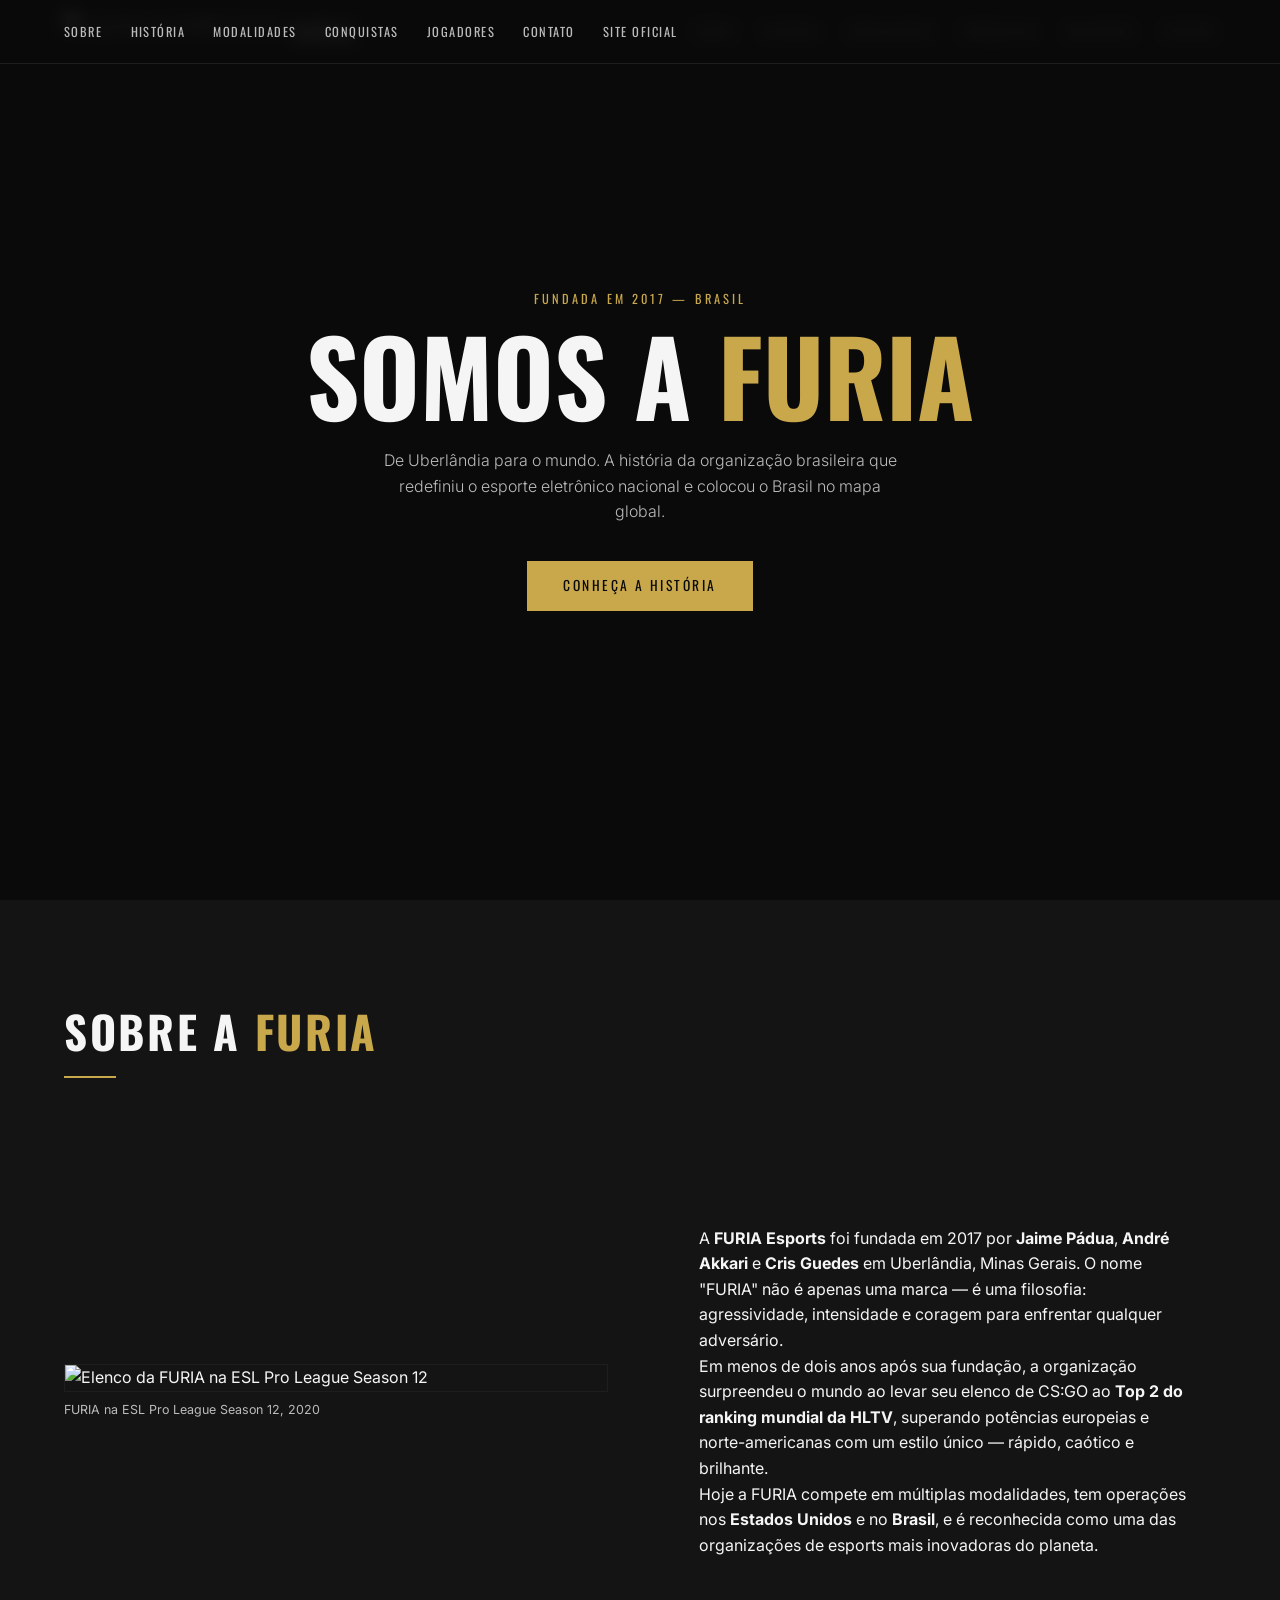
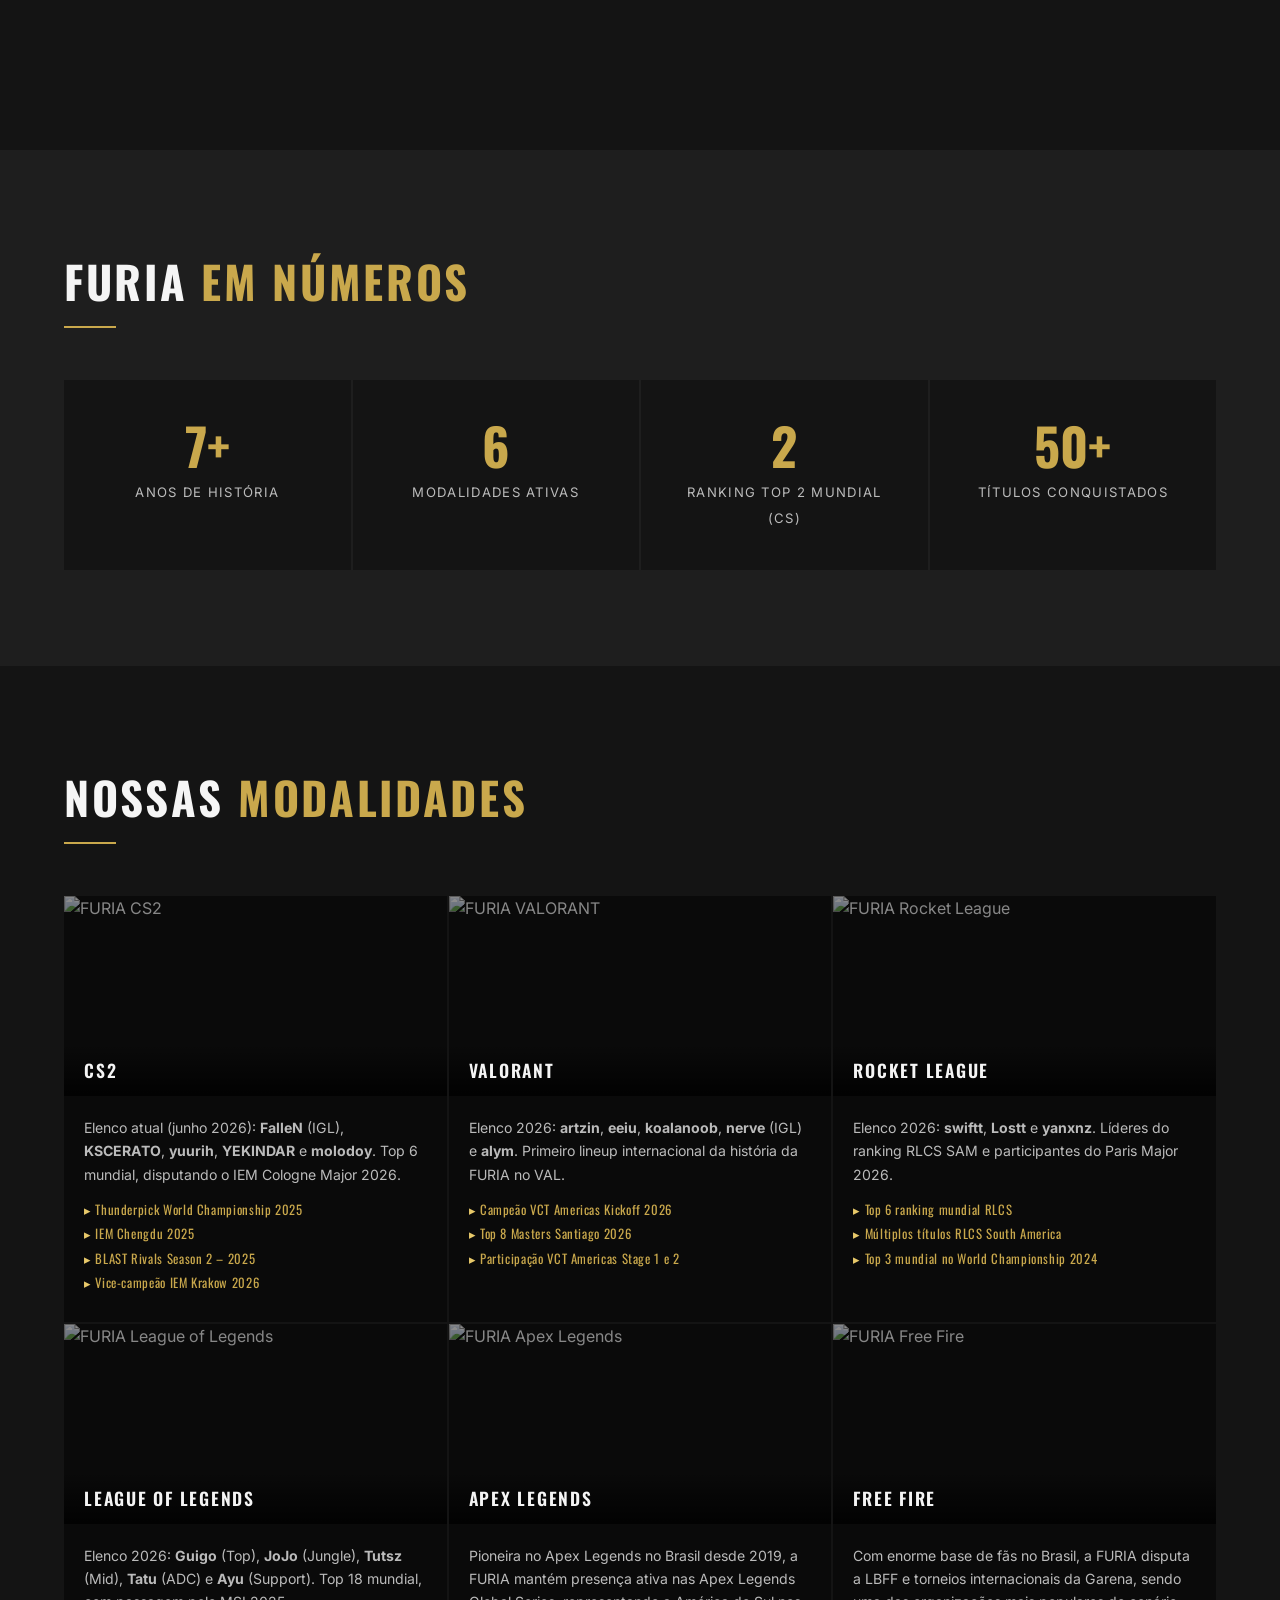
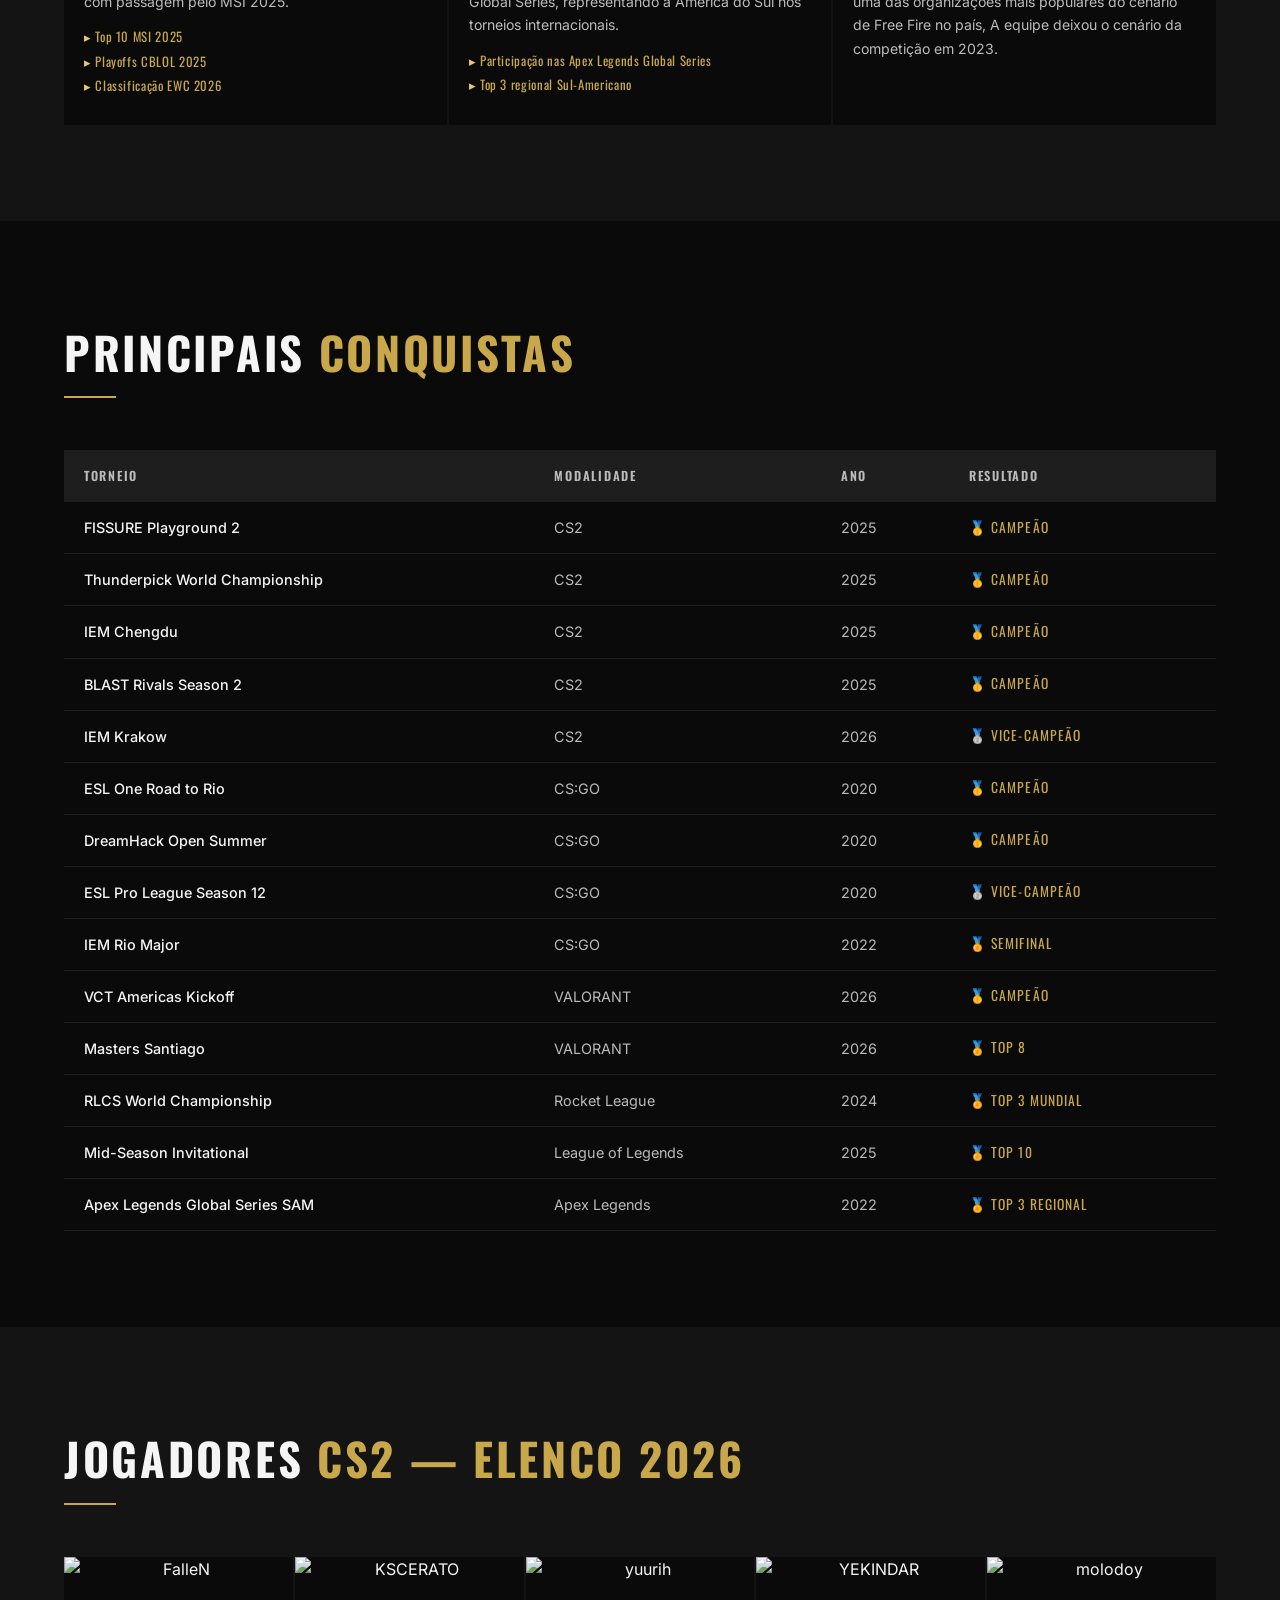
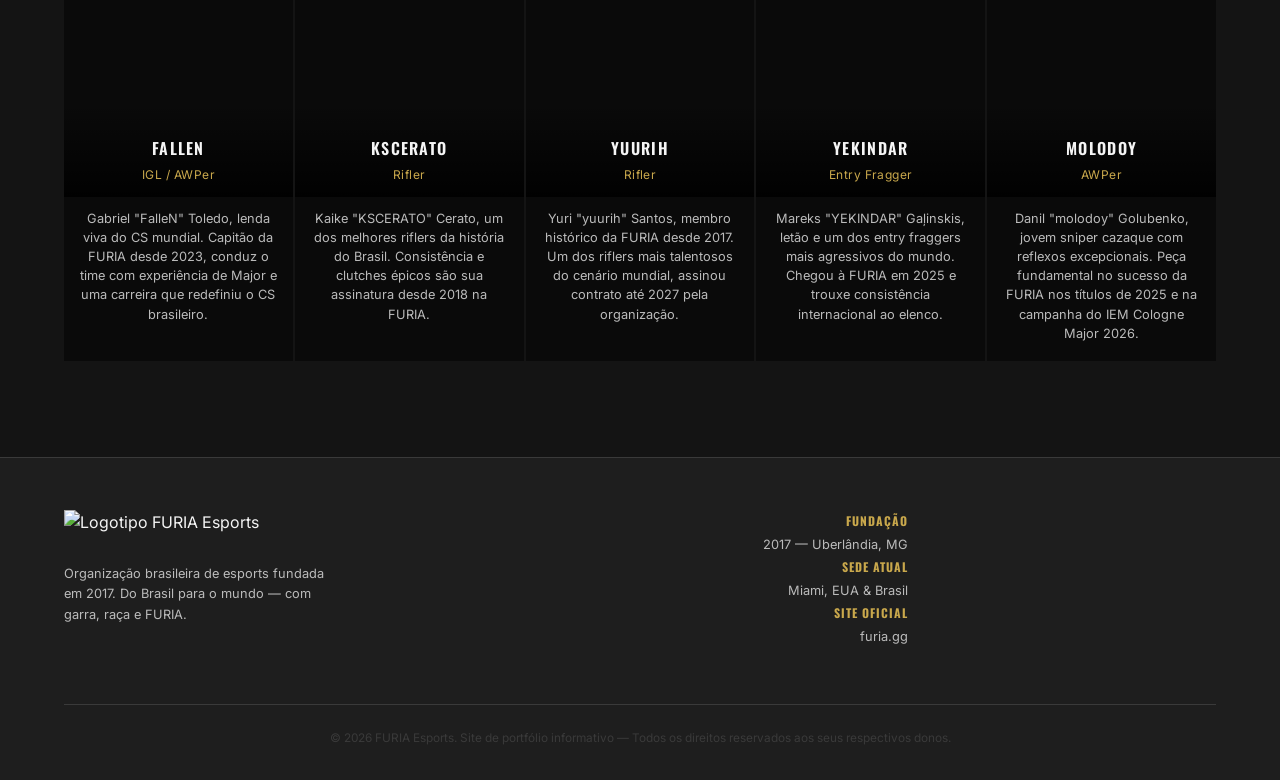
==== index.html @ 9b176217 "Add files via upload" ====
<!DOCTYPE html>
<html lang="pt-BR">

<head>
    <meta charset="UTF-8">
    <meta name="viewport" content="width=device-width, initial-scale=1.0">
    <meta name="description" content="A história da FURIA Esports — da fundação às conquistas mundiais.">
    <title>FURIA Esports — Nossa História</title>
    <link rel="stylesheet" href="ESTILO/style.css">
    <link rel="icon" href="https://upload.wikimedia.org/wikipedia/pt/f/f9/Furia_Esports_logo.png" type="image/png">
</head>

<body>

    <nav>
        <figure>
            <img src="https://upload.wikimedia.org/wikipedia/pt/f/f9/Furia_Esports_logo.png" alt="Logotipo da FURIA Esports">
            <figcaption>FURIA</figcaption>
        </figure>
        <ul>
            <li><a href="#sobre">Sobre</a></li>
            <li><a href="#historia">História</a></li>
            <li><a href="#modalidades">Modalidades</a></li>
            <li><a href="#conquistas">Conquistas</a></li>
            <li><a href="#jogadores">Jogadores</a></li>
            <li><a href="paginas/contato.html">Contato</a></li>
        </ul>
    </nav>

    <header>
        <img class="bg-hero"
            src="https://noticias.maisesports.com.br/wp-content/uploads/2025/09/furia-campea-fissure-playground-2-cs2.jpg"
            alt="FURIA no palco do IEM Cologne">
        <article>
            <p class="eyebrow">Fundada em 2017 &mdash; Brasil</p>
            <h1>Somos a <span>FURIA</span></h1>
            <p class="subtitulo">
                De Uberlândia para o mundo. A história da organização brasileira que redefiniu
                o esporte eletrônico nacional e colocou o Brasil no mapa global.
            </p>
            <a href="#sobre" class="btn-cta">Conheça a história</a>
        </article>
    </header>

    <section id="sobre">
        <h2>Sobre a <span>FURIA</span></h2>
        <hr class="linha-secao">
        <article>
            <figure>
                <img src="https://s2-techtudo.glbimg.com/OXGQSJ4GSJJm-agigx1a_SIxu38=/0x0:695x390/984x0/smart/filters:strip_icc()/i.s3.glbimg.com/v1/AUTH_08fbf48bc0524877943fe86e43087e7a/internal_photos/bs/2020/j/s/PAqU0nTaK7kwy9bPQomA/85246118-592233187991935-937242669501906944-o.jpg"
                    alt="Elenco da FURIA na ESL Pro League Season 12" loading="lazy">
                <figcaption>FURIA na ESL Pro League Season 12, 2020</figcaption>
            </figure>
            <section>
                <p>
                    A <strong>FURIA Esports</strong> foi fundada em 2017 por
                    <strong>Jaime Pádua</strong>, <strong>André Akkari</strong> e
                    <strong>Cris Guedes</strong> em Uberlândia, Minas Gerais.
                    O nome "FURIA" não é apenas uma marca — é uma filosofia: agressividade,
                    intensidade e coragem para enfrentar qualquer adversário.
                </p>
                <p>
                    Em menos de dois anos após sua fundação, a organização surpreendeu o mundo ao
                    levar seu elenco de CS:GO ao <strong>Top 2 do ranking mundial da HLTV</strong>,
                    superando potências europeias e norte-americanas com um estilo único —
                    rápido, caótico e brilhante.
                </p>
                <p>
                    Hoje a FURIA compete em múltiplas modalidades, tem operações nos
                    <strong>Estados Unidos</strong> e no <strong>Brasil</strong>, e é
                    reconhecida como uma das organizações de esports mais inovadoras do planeta.
                </p>
            </section>
        </article>
    </section>

    <section id="stats">
        <h2>FURIA <span>em números</span></h2>
        <hr class="linha-secao">
        <ul>
            <li>
                <strong data-valor="7" data-sufixo="+">7+</strong>
                <span>Anos de história</span>
            </li>
            <li>
                <strong data-valor="6" data-sufixo="">6</strong>
                <span>Modalidades ativas</span>
            </li>
            <li>
                <strong data-valor="2" data-sufixo="">2</strong>
                <span>Ranking Top 2 mundial (CS)</span>
            </li>
            <li>
                <strong data-valor="50" data-sufixo="+">50+</strong>
                <span>Títulos conquistados</span>
            </li>
        </ul>
    </section>

    <section id="modalidades">
        <h2>Nossas <span>Modalidades</span></h2>
        <hr class="linha-secao">
        <ul>
            <li>
                <figure>
                    <img src="https://mais.opovo.com.br/_midias/jpg/2025/09/21/furia_campeao_fissure_2025-36932661.jpg"
                        alt="FURIA CS2" loading="lazy">
                    <figcaption>CS2</figcaption>
                </figure>
                <article>
                    <p>
                        Elenco atual (junho 2026): <strong>FalleN</strong> (IGL),
                        <strong>KSCERATO</strong>, <strong>yuurih</strong>,
                        <strong>YEKINDAR</strong> e <strong>molodoy</strong>.
                        Top 6 mundial, disputando o IEM Cologne Major 2026.
                    </p>
                    <ul>
                        <li>Thunderpick World Championship 2025</li>
                        <li>IEM Chengdu 2025</li>
                        <li>BLAST Rivals Season 2 – 2025</li>
                        <li>Vice-campeão IEM Krakow 2026</li>
                    </ul>
                </article>
            </li>
            <li>
                <figure>
                    <img src="https://encrypted-tbn0.gstatic.com/images?q=tbn:ANd9GcT3NKIijFRH3rsDO2sMoWiPQJ5Rnqt963LXuxFGHR5MR8zcnEFoPMGTJ4YW&s=10"
                        alt="FURIA VALORANT" loading="lazy">
                    <figcaption>VALORANT</figcaption>
                </figure>
                <article>
                    <p>
                        Elenco 2026: <strong>artzin</strong>, <strong>eeiu</strong>,
                        <strong>koalanoob</strong>, <strong>nerve</strong> (IGL) e
                        <strong>alym</strong>. Primeiro lineup internacional da história da FURIA no VAL.
                    </p>
                    <ul>
                        <li>Campeão VCT Americas Kickoff 2026</li>
                        <li>Top 8 Masters Santiago 2026</li>
                        <li>Participação VCT Americas Stage 1 e 2</li>
                    </ul>
                </article>
            </li>
            <li>
                <figure>
                    <img src="https://s2-ge.glbimg.com/jFui0J5uPF61jGw10tkfQwKzIto=/0x0:4335x2890/600x0/smart/filters:gifv():strip_icc()/i.s3.glbimg.com/v1/AUTH_bc8228b6673f488aa253bbcb03c80ec5/internal_photos/bs/2022/3/R/9hLrWZSA6rAXAkBp0J9w/furia-rlcs-8-.jpg"
                        alt="FURIA Rocket League" loading="lazy">
                    <figcaption>Rocket League</figcaption>
                </figure>
                <article>
                    <p>
                        Elenco 2026: <strong>swiftt</strong>, <strong>Lostt</strong> e
                        <strong>yanxnz</strong>. Líderes do ranking RLCS SAM e
                        participantes do Paris Major 2026.
                    </p>
                    <ul>
                        <li>Top 6 ranking mundial RLCS</li>
                        <li>Múltiplos títulos RLCS South America</li>
                        <li>Top 3 mundial no World Championship 2024</li>
                    </ul>
                </article>
            </li>
            <li>
                <figure>
                    <img src="https://noticias.maisesports.com.br/wp-content/uploads/2025/06/furia-campea-lta-sul-2025-2-split-1120x630.jpg"
                        alt="FURIA League of Legends" loading="lazy">
                    <figcaption>League of Legends</figcaption>
                </figure>
                <article>
                    <p>
                        Elenco 2026: <strong>Guigo</strong> (Top), <strong>JoJo</strong> (Jungle),
                        <strong>Tutsz</strong> (Mid), <strong>Tatu</strong> (ADC) e
                        <strong>Ayu</strong> (Support). Top 18 mundial, com passagem pelo MSI 2025.
                    </p>
                    <ul>
                        <li>Top 10 MSI 2025</li>
                        <li>Playoffs CBLOL 2025</li>
                        <li>Classificação EWC 2026</li>
                    </ul>
                </article>
            </li>
            <li>
                <figure>
                    <img src="https://liquipedia.net/commons/images/thumb/5/5a/FURIA_at_the_ALGS_Mannheim_Split_2_Playoffs.jpg/675px-FURIA_at_the_ALGS_Mannheim_Split_2_Playoffs.jpg"
                        alt="FURIA Apex Legends" loading="lazy">
                    <figcaption>Apex Legends</figcaption>
                </figure>
                <article>
                    <p>
                        Pioneira no Apex Legends no Brasil desde 2019, a FURIA mantém
                        presença ativa nas Apex Legends Global Series, representando
                        a América do Sul nos torneios internacionais.
                    </p>
                    <ul>
                        <li>Participação nas Apex Legends Global Series</li>
                        <li>Top 3 regional Sul-Americano</li>
                    </ul>
                </article>
            </li>
            <li>
                <figure>
                    <img src="https://encrypted-tbn0.gstatic.com/images?q=tbn:ANd9GcRbBrgNJTdprOH-_kS7OGIig1dWGRvLmqcwdIrI3WvmU91d3VW-BVa16ac&s=10"
                        alt="FURIA Free Fire" loading="lazy">
                    <figcaption>Free Fire</figcaption>
                </figure>
                <article>
                    <p>
                        Com enorme base de fãs no Brasil, a FURIA disputa a LBFF e torneios
                        internacionais da Garena, sendo uma das organizações mais populares
                        do cenário de Free Fire no país, A equipe deixou o cenário da competição em 2023.
                    </p>
                </article>
            </li>
        </ul>
    </section>

    <section id="conquistas">
        <h2>Principais <span>Conquistas</span></h2>
        <hr class="linha-secao">
        <table>
            <thead>
                <tr>
                    <th scope="col">Torneio</th>
                    <th scope="col">Modalidade</th>
                    <th scope="col">Ano</th>
                    <th scope="col">Resultado</th>
                </tr>
            </thead>
            <tbody>
                <tr>
                    <td>FISSURE Playground 2</td>
                    <td>CS2</td>
                    <td>2025</td>
                    <td class="destaque">🥇 Campeão</td>
                </tr>
                <tr>
                    <td>Thunderpick World Championship</td>
                    <td>CS2</td>
                    <td>2025</td>
                    <td class="destaque">🥇 Campeão</td>
                </tr>
                <tr>
                    <td>IEM Chengdu</td>
                    <td>CS2</td>
                    <td>2025</td>
                    <td class="destaque">🥇 Campeão</td>
                </tr>
                <tr>
                    <td>BLAST Rivals Season 2</td>
                    <td>CS2</td>
                    <td>2025</td>
                    <td class="destaque">🥇 Campeão</td>
                </tr>
                <tr>
                    <td>IEM Krakow</td>
                    <td>CS2</td>
                    <td>2026</td>
                    <td class="destaque">🥈 Vice-campeão</td>
                </tr>
                <tr>
                    <td>ESL One Road to Rio</td>
                    <td>CS:GO</td>
                    <td>2020</td>
                    <td class="destaque">🥇 Campeão</td>
                </tr>
                <tr>
                    <td>DreamHack Open Summer</td>
                    <td>CS:GO</td>
                    <td>2020</td>
                    <td class="destaque">🥇 Campeão</td>
                </tr>
                <tr>
                    <td>ESL Pro League Season 12</td>
                    <td>CS:GO</td>
                    <td>2020</td>
                    <td class="destaque">🥈 Vice-campeão</td>
                </tr>
                <tr>
                    <td>IEM Rio Major</td>
                    <td>CS:GO</td>
                    <td>2022</td>
                    <td class="destaque">🏅 Semifinal</td>
                </tr>
                <tr>
                    <td>VCT Americas Kickoff</td>
                    <td>VALORANT</td>
                    <td>2026</td>
                    <td class="destaque">🥇 Campeão</td>
                </tr>
                <tr>
                    <td>Masters Santiago</td>
                    <td>VALORANT</td>
                    <td>2026</td>
                    <td class="destaque">🏅 Top 8</td>
                </tr>
                <tr>
                    <td>RLCS World Championship</td>
                    <td>Rocket League</td>
                    <td>2024</td>
                    <td class="destaque">🏅 Top 3 Mundial</td>
                </tr>
                <tr>
                    <td>Mid-Season Invitational</td>
                    <td>League of Legends</td>
                    <td>2025</td>
                    <td class="destaque">🏅 Top 10</td>
                </tr>
                <tr>
                    <td>Apex Legends Global Series SAM</td>
                    <td>Apex Legends</td>
                    <td>2022</td>
                    <td class="destaque">🏅 Top 3 Regional</td>
                </tr>
            </tbody>
        </table>
    </section>

    <section id="jogadores">
        <h2>Jogadores <span>CS2 — Elenco 2026</span></h2>
        <hr class="linha-secao">
        <ul>
            <li>
                <figure>
                    <img src="https://liquipedia.net/commons/images/thumb/1/14/FalleN_at_BLAST_Open_Spring_2026.jpg/600px-FalleN_at_BLAST_Open_Spring_2026.jpg"
                        alt="FalleN" loading="lazy">
                    <figcaption>
                        <strong>FalleN</strong>
                        <em>IGL / AWPer</em>
                    </figcaption>
                </figure>
                <p>
                    Gabriel "FalleN" Toledo, lenda viva do CS mundial.
                    Capitão da FURIA desde 2023, conduz o time com experiência de Major
                    e uma carreira que redefiniu o CS brasileiro.
                </p>
            </li>
            <li>
                <figure>
                    <img src="https://liquipedia.net/commons/images/thumb/e/ef/KSCERATO_at_BLAST_Open_Spring_2026.jpg/600px-KSCERATO_at_BLAST_Open_Spring_2026.jpg"
                        alt="KSCERATO" loading="lazy">
                    <figcaption>
                        <strong>KSCERATO</strong>
                        <em>Rifler</em>
                    </figcaption>
                </figure>
                <p>
                    Kaike "KSCERATO" Cerato, um dos melhores riflers da história do Brasil.
                    Consistência e clutches épicos são sua assinatura desde 2018 na FURIA.
                </p>
            </li>
            <li>
                <figure>
                    <img src="https://liquipedia.net/commons/images/thumb/1/17/Yuurih_at_BLAST_Bounty_Winter_2026.jpg/600px-Yuurih_at_BLAST_Bounty_Winter_2026.jpg"
                        alt="yuurih" loading="lazy">
                    <figcaption>
                        <strong>yuurih</strong>
                        <em>Rifler</em>
                    </figcaption>
                </figure>
                <p>
                    Yuri "yuurih" Santos, membro histórico da FURIA desde 2017.
                    Um dos riflers mais talentosos do cenário mundial, assinou contrato
                    até 2027 pela organização.
                </p>
            </li>
            <li>
                <figure>
                    <img src="https://liquipedia.net/commons/images/thumb/5/50/YEKINDAR_at_BLAST_Open_Spring_2026.jpg/600px-YEKINDAR_at_BLAST_Open_Spring_2026.jpg"
                        alt="YEKINDAR" loading="lazy">
                    <figcaption>
                        <strong>YEKINDAR</strong>
                        <em>Entry Fragger</em>
                    </figcaption>
                </figure>
                <p>
                    Mareks "YEKINDAR" Gaļinskis, letão e um dos entry fraggers mais
                    agressivos do mundo. Chegou à FURIA em 2025 e trouxe consistência
                    internacional ao elenco.
                </p>
            </li>
            <li>
                <figure>
                    <img src="https://liquipedia.net/commons/images/thumb/4/48/Molodoy_at_IEM_Krak%C3%B3w_2026.jpg/600px-Molodoy_at_IEM_Krak%C3%B3w_2026.jpg"
                        alt="molodoy" loading="lazy">
                    <figcaption>
                        <strong>MOLODOY</strong>
                        <em>AWPer</em>
                    </figcaption>
                </figure>
                <p>
                    Danil "molodoy" Golubenko, jovem sniper cazaque com reflexos excepcionais.
                    Peça fundamental no sucesso da FURIA nos títulos de 2025 e na campanha
                    do IEM Cologne Major 2026.
                </p>
            </li>
        </ul>
    </section>

    <footer>
        <figure>
            <img src="https://upload.wikimedia.org/wikipedia/pt/f/f9/Furia_Esports_logo.png" width="312px" height="312px" alt="Logotipo FURIA Esports">
            <figcaption>Organização brasileira de esports fundada em 2017. Do Brasil para o mundo — com garra, raça e FURIA.</figcaption>
        </figure>
        <nav>
            <ul>
                <li><a href="#sobre">Sobre</a></li>
                <li><a href="#historia">História</a></li>
                <li><a href="#modalidades">Modalidades</a></li>
                <li><a href="#conquistas">Conquistas</a></li>
                <li><a href="#jogadores">Jogadores</a></li>
                <li><a href="paginas/contato.html">Contato</a></li>
                <li><a href="https://furia.gg" target="_blank" rel="noopener">Site Oficial</a></li>
            </ul>
        </nav>
        <address>
            <p><strong>Fundação</strong><br>2017 — Uberlândia, MG</p>
            <p><strong>Sede atual</strong><br>Miami, EUA &amp; Brasil</p>
            <p><strong>Site Oficial</strong><br><a href="https://furia.gg" target="_blank">furia.gg</a></p>
        </address>
        <small>&copy; 2026 FURIA Esports. Site de portfólio informativo — Todos os direitos reservados aos seus respectivos donos.</small>
    </footer>

</body>
</html>
---- ESTILO/style.css ----
@import url('https://fonts.googleapis.com/css2?family=Oswald:wght@400;600;700&family=Inter:wght@300;400;500&display=swap');

*, *::before, *::after {
    margin: 0;
    padding: 0;
    box-sizing: border-box;
}

:root {
    --preto: #0A0A0A;
    --preto-meio: #141414;
    --cinza: #1E1E1E;
    --cinza-claro: #3A3A3A;
    --dourado: #C9A84C;
    --dourado-claro: #E8C96A;
    --branco: #F5F5F5;
    --cinza-texto: #BBBBBB;
    --display: 'Oswald', sans-serif;
    --corpo: 'Inter', sans-serif;
}

html { scroll-behavior: smooth; }

body {
    background: var(--preto);
    color: var(--branco);
    font-family: var(--corpo);
    font-size: 16px;
    line-height: 1.6;
    overflow-x: hidden;
}

img { display: block; max-width: 100%; }
a { text-decoration: none; color: inherit; }
ul { list-style: none; }

nav {
    position: fixed;
    top: 0; left: 0;
    width: 100%;
    z-index: 1000;
    background: rgba(10,10,10,0.92);
    backdrop-filter: blur(8px);
    border-bottom: 1px solid var(--cinza);
    padding: 0 5%;
    display: flex;
    align-items: center;
    justify-content: space-between;
    height: 64px;
}

nav figure { display: flex; align-items: center; gap: 10px; }
nav figure img { height: 38px; width: auto; }
nav figure figcaption { font-family: var(--display); font-size: 1.3rem; font-weight: 700; letter-spacing: .12em; text-transform: uppercase; }

nav ul { display: flex; gap: 28px; }
nav ul li a { font-family: var(--display); font-size: .82rem; letter-spacing: .12em; text-transform: uppercase; color: var(--cinza-texto); transition: color .2s; }
nav ul li a:hover { color: var(--dourado); }

header {
    position: relative;
    height: 100vh;
    min-height: 600px;
    display: flex;
    align-items: center;
    justify-content: center;
    text-align: center;
    overflow: hidden;
}

header img.bg-hero { position: absolute; inset: 0; width: 100%; height: 100%; object-fit: cover; filter: brightness(.22); z-index: 0; }
header::after { content: ''; position: absolute; bottom: 0; left: 0; width: 100%; height: 200px; background: linear-gradient(to bottom, transparent, var(--preto)); z-index: 1; }

header article { position: relative; z-index: 2; max-width: 800px; padding: 0 24px; }
header article p.eyebrow { font-family: var(--display); font-size: .78rem; letter-spacing: .25em; text-transform: uppercase; color: var(--dourado); margin-bottom: 16px; }
header article h1 { font-family: var(--display); font-size: clamp(3rem,9vw,6.5rem); font-weight: 700; line-height: .95; text-transform: uppercase; margin-bottom: 24px; }
header article h1 span { color: var(--dourado); }
header article p.subtitulo { font-size: 1rem; font-weight: 300; color: var(--cinza-texto); max-width: 520px; margin: 0 auto 36px; }
header article a.btn-cta { display: inline-block; font-family: var(--display); font-size: .85rem; letter-spacing: .18em; text-transform: uppercase; color: var(--preto); background: var(--dourado); padding: 14px 36px; transition: background .25s, transform .2s; }
header article a.btn-cta:hover { background: var(--dourado-claro); transform: translateY(-2px); }

section { padding: 96px 5%; }
section > h2 { font-family: var(--display); font-size: clamp(1.8rem,4vw,2.8rem); font-weight: 700; text-transform: uppercase; letter-spacing: .06em; margin-bottom: 8px; }
section > h2 span { color: var(--dourado); }

hr.linha-secao { border: none; border-top: 2px solid var(--dourado); width: 52px; margin-bottom: 52px; }

#sobre { background: var(--preto-meio); }
#sobre > article { display: grid; grid-template-columns: 1fr 1fr; gap: 64px; align-items: center; }
#sobre > article figure img { width: 100%; border: 1px solid var(--cinza); }
#sobre > article figure figcaption { font-size: .78rem; color: var(--cinza-texto); margin-top: 8px; }
#sobre > article > p { color: var(--cinza-texto); line-height: 1.8; margin-bottom: 16px; }
#sobre > article > p strong { color: var(--branco); font-weight: 500; }

#stats { background: var(--cinza); }
#stats > ul { display: grid; grid-template-columns: repeat(4,1fr); gap: 2px; }
#stats > ul li { background: var(--preto-meio); padding: 40px 28px; text-align: center; }
#stats > ul li strong { display: block; font-family: var(--display); font-size: clamp(2.4rem,4vw,3.4rem); font-weight: 700; color: var(--dourado); line-height: 1; margin-bottom: 8px; }
#stats > ul li span { font-size: .82rem; letter-spacing: .1em; text-transform: uppercase; color: var(--cinza-texto); }

#historia { background: var(--preto); overflow: hidden; }
#historia > ol { position: relative; padding-left: 28px; border-left: 2px solid var(--cinza-claro); }
#historia > ol li { position: relative; margin-bottom: 56px; opacity: 0; transform: translateX(-24px); transition: opacity .55s ease, transform .55s ease; }
#historia > ol li.visivel { opacity: 1; transform: translateX(0); }
#historia > ol li::before { content: ''; position: absolute; left: -36px; top: 6px; width: 14px; height: 14px; border-radius: 50%; background: var(--dourado); border: 2px solid var(--preto); box-shadow: 0 0 0 3px var(--dourado); }
#historia > ol li time { display: block; font-family: var(--display); font-size: .78rem; letter-spacing: .2em; text-transform: uppercase; color: var(--dourado); margin-bottom: 4px; }
#historia > ol li h3 { font-family: var(--display); font-size: 1.2rem; font-weight: 600; text-transform: uppercase; letter-spacing: .05em; margin-bottom: 6px; }
#historia > ol li p { font-size: .92rem; color: var(--cinza-texto); max-width: 620px; line-height: 1.7; }

#modalidades { background: var(--preto-meio); }
#modalidades > ul { display: grid; grid-template-columns: repeat(3,1fr); gap: 2px; }
#modalidades > ul li { background: var(--preto); overflow: hidden; transition: transform .3s; }
#modalidades > ul li:hover { transform: translateY(-6px); z-index: 1; }
#modalidades > ul li figure { position: relative; overflow: hidden; height: 200px; }
#modalidades > ul li figure img { width: 100%; height: 100%; object-fit: cover; filter: brightness(.55) grayscale(30%); transition: filter .4s; }
#modalidades > ul li:hover figure img { filter: brightness(.75) grayscale(0%); }
#modalidades > ul li figure figcaption { position: absolute; bottom: 0; left: 0; width: 100%; padding: 12px 20px; font-family: var(--display); font-size: 1.1rem; font-weight: 600; text-transform: uppercase; letter-spacing: .1em; background: linear-gradient(transparent,rgba(0,0,0,.85)); }
#modalidades > ul li > article { padding: 20px 20px 28px; }
#modalidades > ul li > article p { font-size: .88rem; color: var(--cinza-texto); line-height: 1.65; margin-bottom: 14px; }
#modalidades > ul li > article ul { display: flex; flex-direction: column; gap: 4px; }
#modalidades > ul li > article ul li { font-size: .8rem; color: var(--dourado); font-family: var(--display); letter-spacing: .05em; background: none; transform: none; transition: none; }
#modalidades > ul li > article ul li:hover { transform: none; }
#modalidades > ul li > article ul li::before { content: '▸  '; color: var(--dourado-claro); }

#conquistas { background: var(--preto); }
#conquistas > table { width: 100%; border-collapse: collapse; font-size: .9rem; }
#conquistas > table thead tr { background: var(--cinza); }
#conquistas > table thead th { font-family: var(--display); font-size: .78rem; letter-spacing: .14em; text-transform: uppercase; color: var(--cinza-texto); padding: 16px 20px; text-align: left; font-weight: 600; }
#conquistas > table tbody tr { border-bottom: 1px solid var(--cinza); transition: background .2s; }
#conquistas > table tbody tr:hover { background: var(--preto-meio); }
#conquistas > table tbody td { padding: 14px 20px; color: var(--cinza-texto); }
#conquistas > table tbody td:first-child { color: var(--branco); font-weight: 500; }
#conquistas > table tbody td.destaque { color: var(--dourado); font-family: var(--display); font-size: .85rem; letter-spacing: .08em; text-transform: uppercase; }

#jogadores { background: var(--preto-meio); }
#jogadores > ul { display: grid; grid-template-columns: repeat(5,1fr); gap: 2px; }
#jogadores > ul li { background: var(--preto); overflow: hidden; text-align: center; transition: transform .3s; }
#jogadores > ul li:hover { transform: translateY(-4px); z-index: 1; }
#jogadores > ul li figure { position: relative; height: 240px; overflow: hidden; }
#jogadores > ul li figure img { width: 100%; height: 100%; object-fit: cover; object-position: top; filter: grayscale(40%); transition: filter .4s; }
#jogadores > ul li:hover figure img { filter: grayscale(0%); }
#jogadores > ul li figure figcaption { position: absolute; bottom: 0; left: 0; width: 100%; padding: 32px 12px 10px; background: linear-gradient(transparent,rgba(0,0,0,.9)); }
#jogadores > ul li figure figcaption strong { display: block; font-family: var(--display); font-size: 1rem; font-weight: 600; text-transform: uppercase; letter-spacing: .08em; }
#jogadores > ul li figure figcaption em { font-style: normal; font-size: .75rem; color: var(--dourado); letter-spacing: .04em; }
#jogadores > ul li > p { padding: 12px 14px 18px; font-size: .8rem; color: var(--cinza-texto); line-height: 1.5; }

footer { background: var(--cinza); padding: 52px 5% 32px; border-top: 1px solid var(--cinza-claro); display: grid; grid-template-columns: 1fr 2fr 1fr; gap: 40px; align-items: start; }
footer > figure { display: flex; flex-direction: column; gap: 10px; }
footer > figure img { height: 44px; width: auto; }
footer > figure figcaption { font-size: .8rem; color: var(--cinza-texto); line-height: 1.6; }
footer > nav ul { display: flex; flex-wrap: wrap; gap: 12px 28px; justify-content: center; }
footer > nav ul li a { font-family: var(--display); font-size: .78rem; letter-spacing: .12em; text-transform: uppercase; color: var(--cinza-texto); transition: color .2s; }
footer > nav ul li a:hover { color: var(--dourado); }
footer > address { font-style: normal; text-align: right; }
footer > address p { font-size: .8rem; color: var(--cinza-texto); line-height: 1.8; }
footer > address p strong { color: var(--dourado); font-family: var(--display); letter-spacing: .08em; text-transform: uppercase; font-size: .75rem; }
footer > small { grid-column: 1 / -1; text-align: center; font-size: .74rem; color: var(--cinza-claro); border-top: 1px solid var(--cinza-claro); padding-top: 24px; margin-top: 16px; }

@media (max-width: 1024px) {
    #stats > ul { grid-template-columns: repeat(2,1fr); }
    #jogadores > ul { grid-template-columns: repeat(3,1fr); }
    footer { grid-template-columns: 1fr 1fr; }
    footer > nav { grid-column: 1 / -1; order: 3; }
}

@media (max-width: 768px) {
    nav ul { display: none; }
    #sobre > article { grid-template-columns: 1fr; gap: 32px; }
    #modalidades > ul { grid-template-columns: 1fr; }
    #jogadores > ul { grid-template-columns: repeat(2,1fr); }
    footer { grid-template-columns: 1fr; text-align: center; }
    footer > address { text-align: center; }
    #conquistas > table { font-size: .8rem; }
    #conquistas > table thead th, #conquistas > table tbody td { padding: 10px 12px; }
}

@media (max-width: 480px) {
    #stats > ul { grid-template-columns: 1fr 1fr; }
    #jogadores > ul { grid-template-columns: repeat(2,1fr); }
}
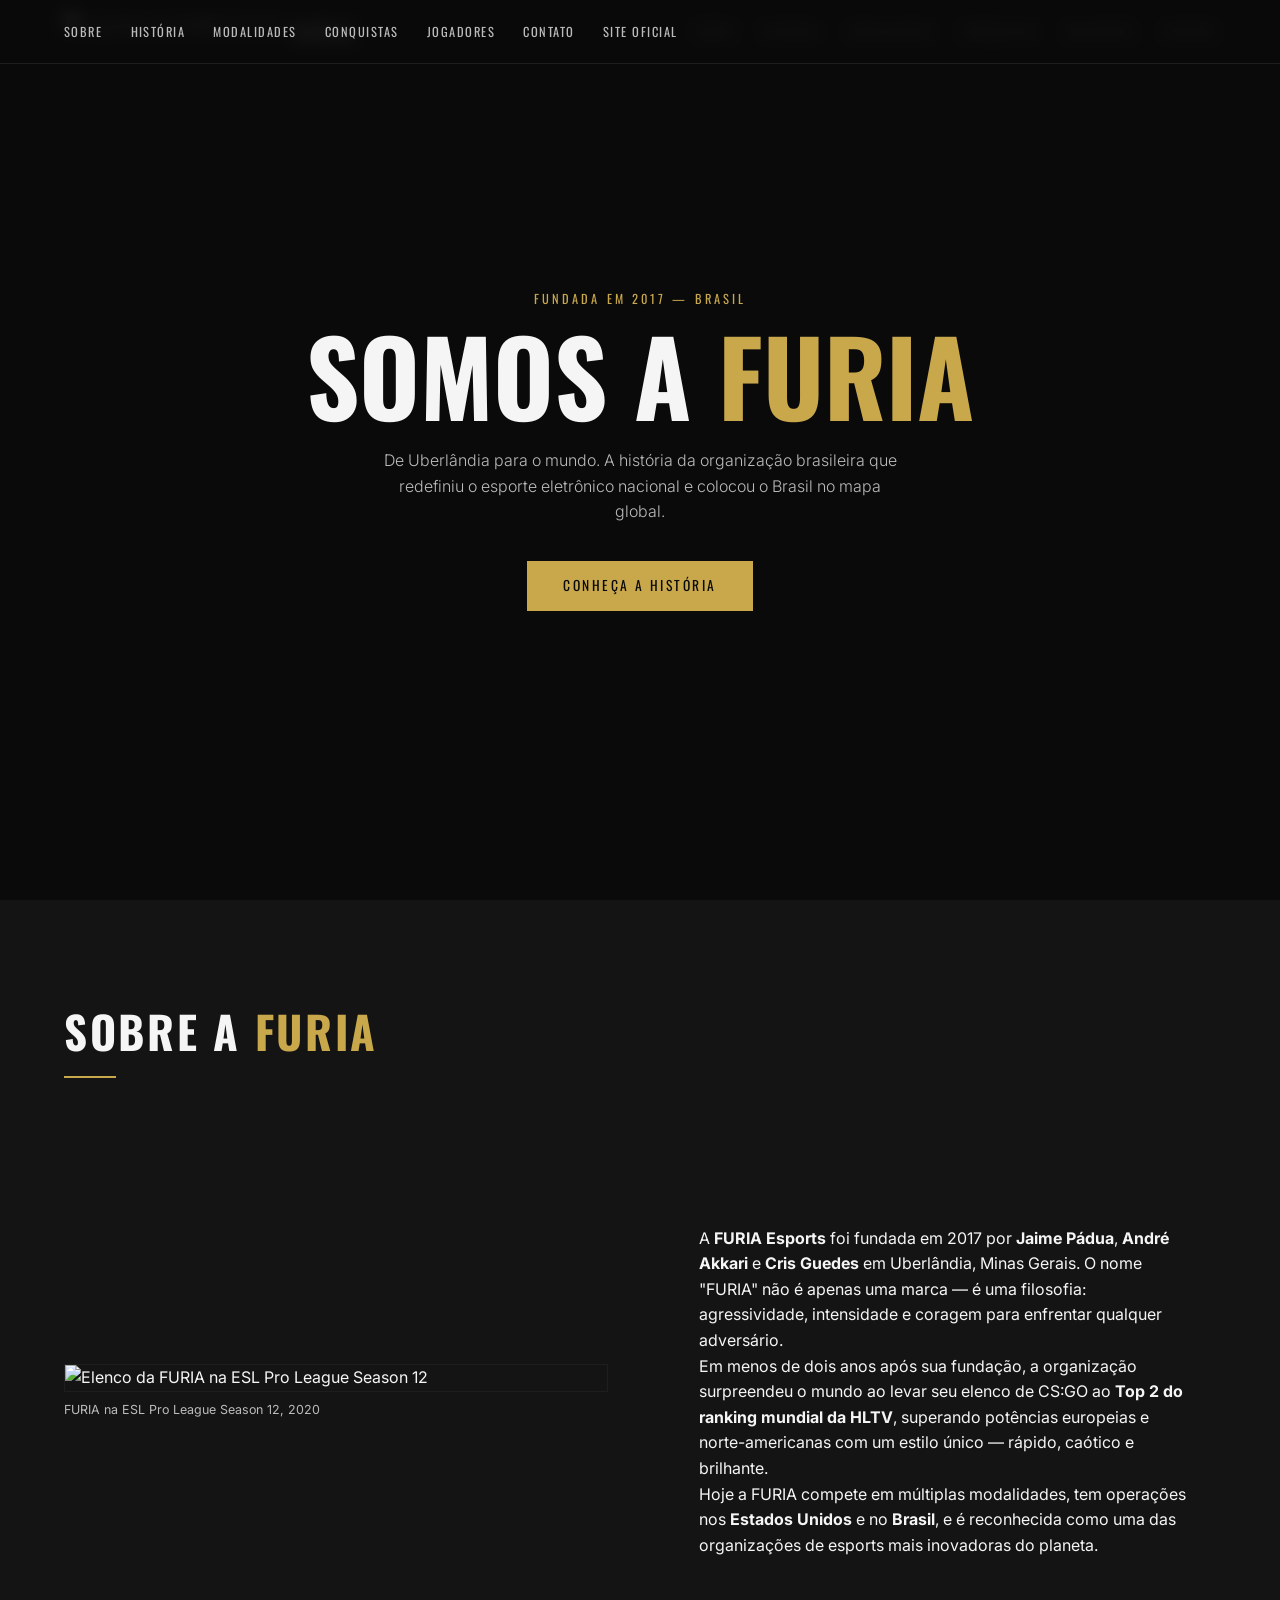
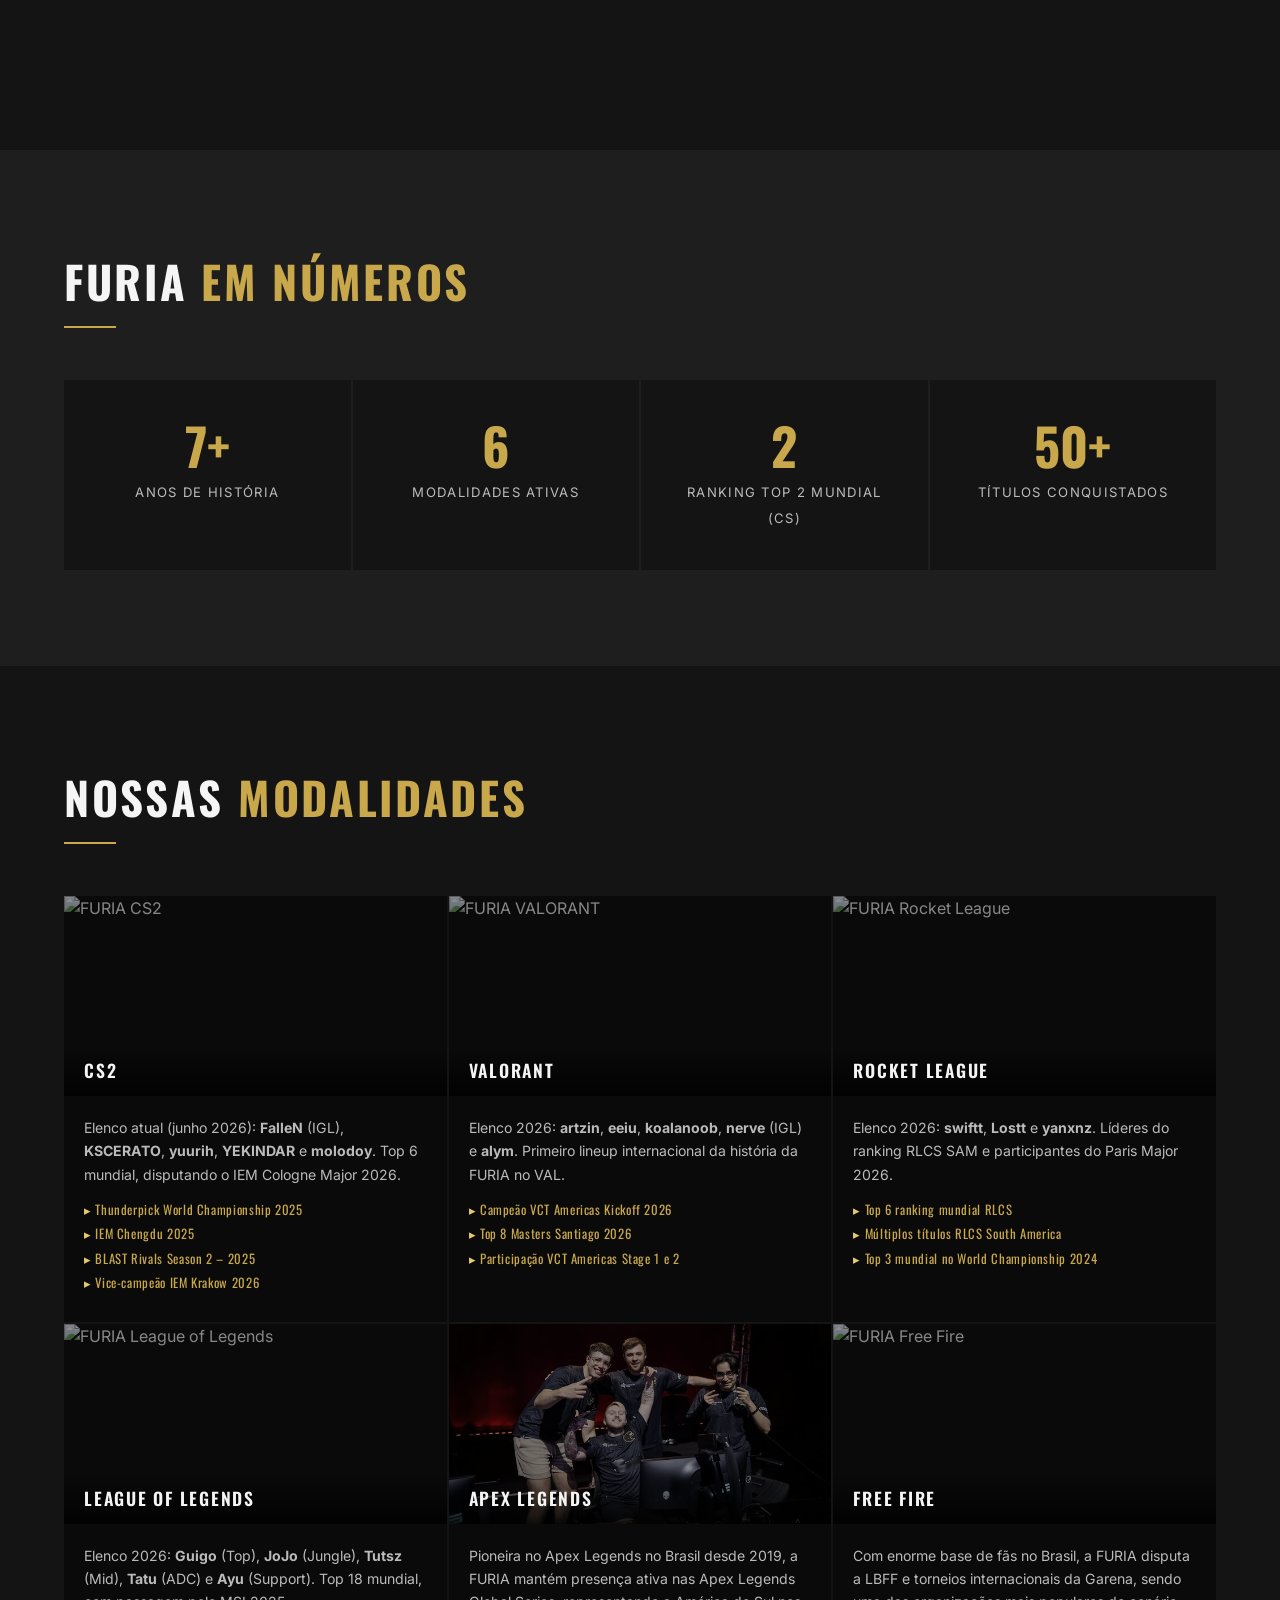
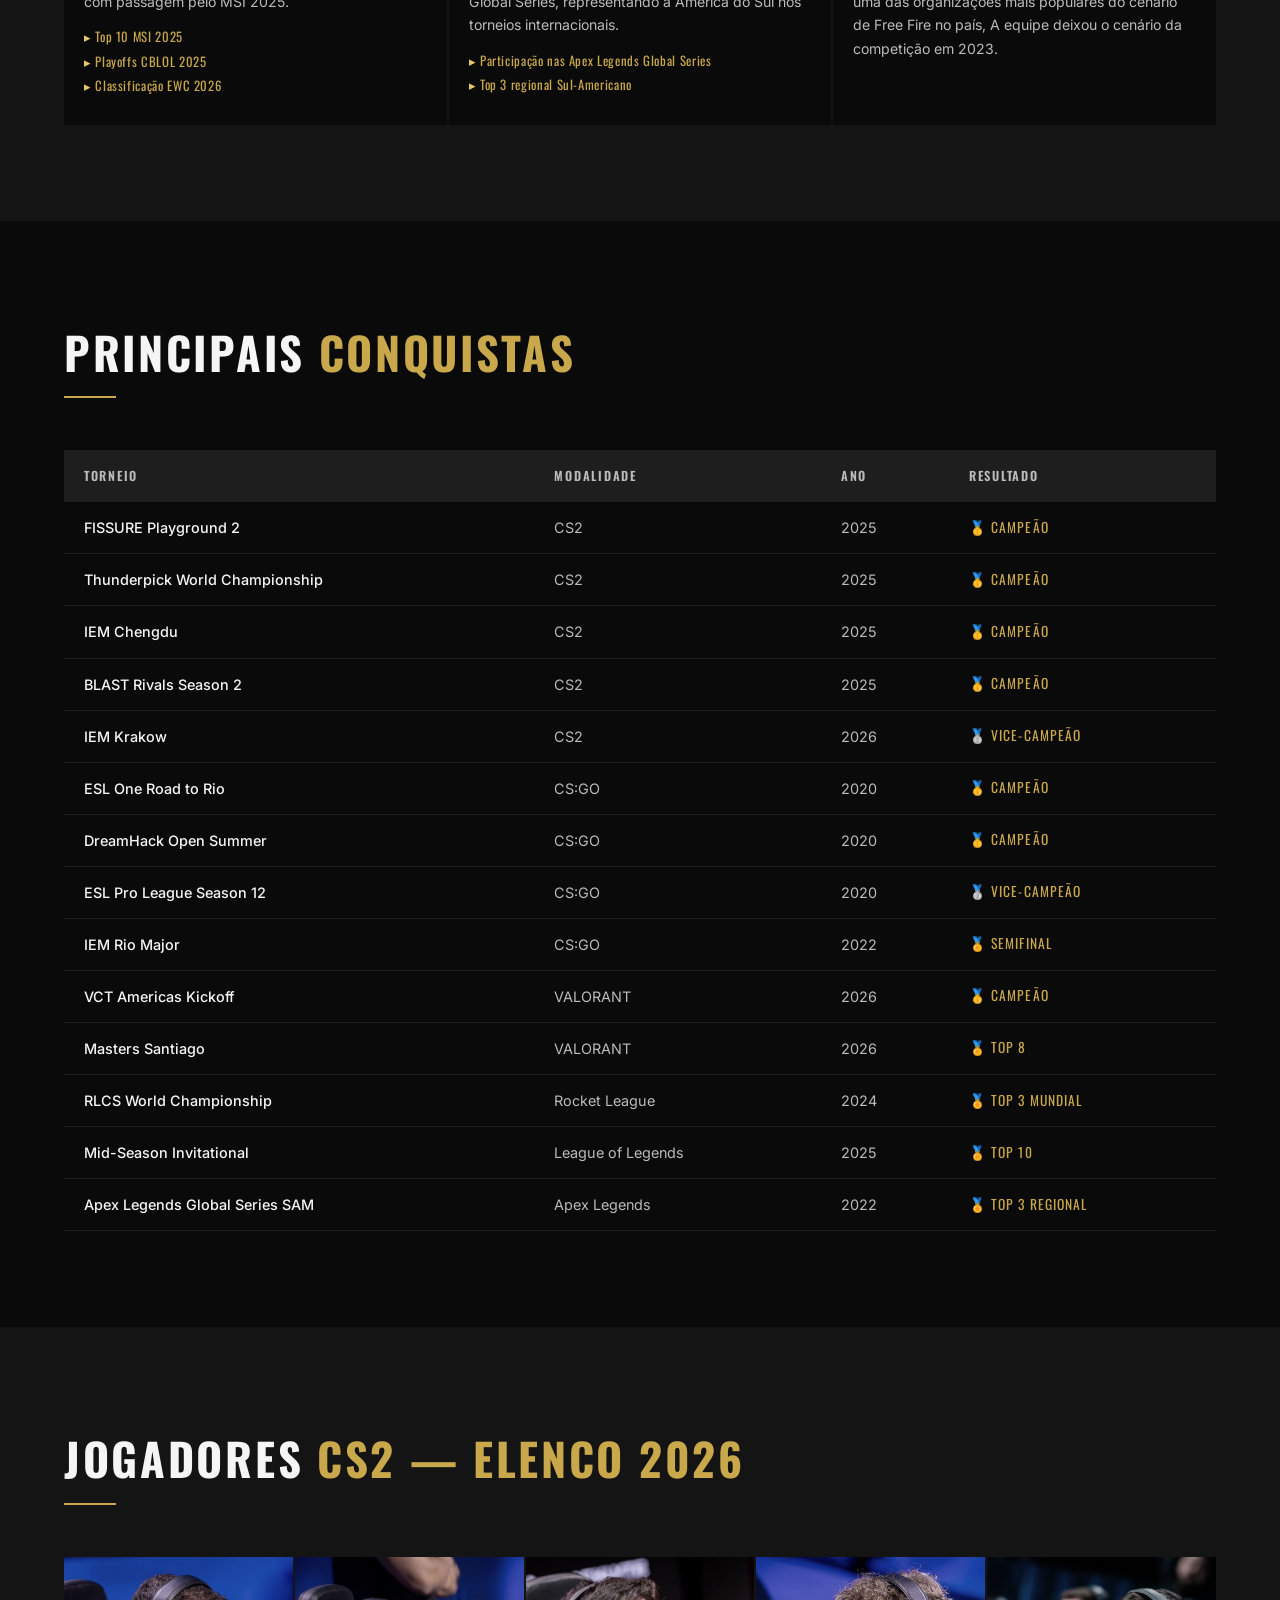
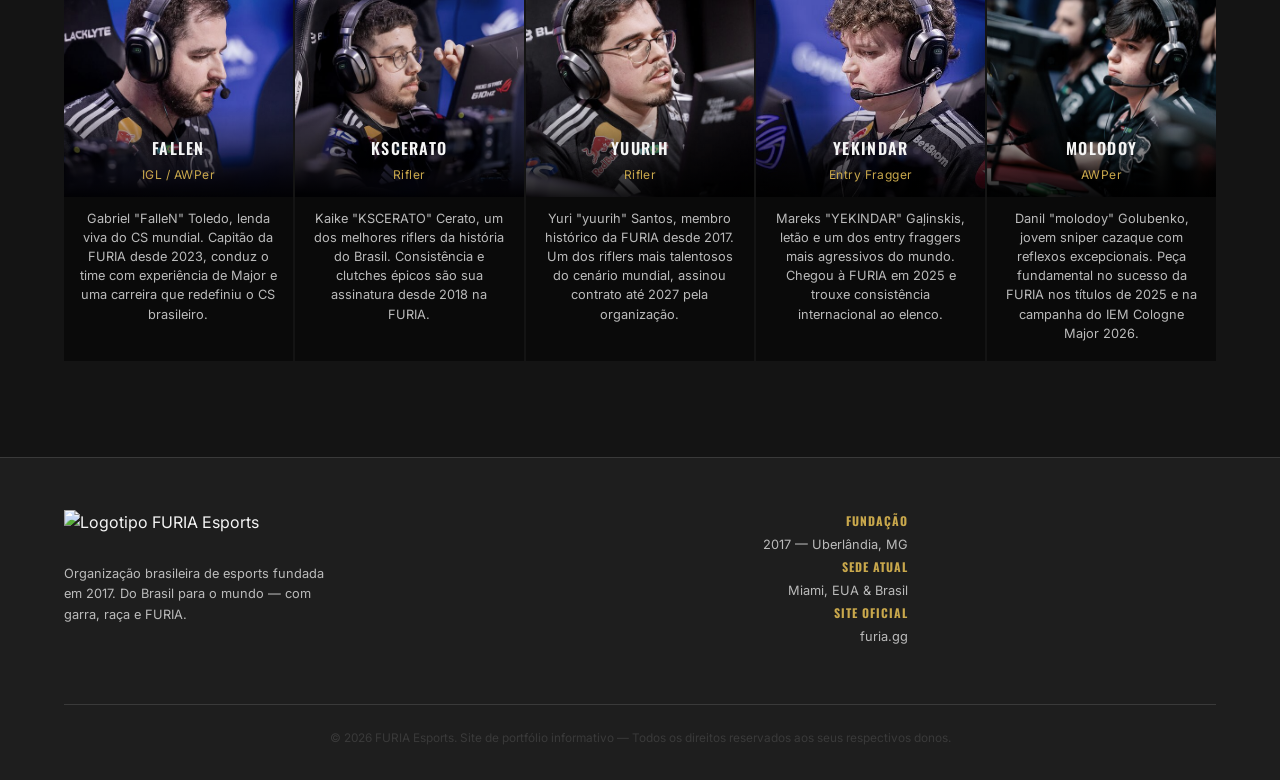
==== commit 5d4ca909: "Update index.html" ====
--- a/index.html
+++ b/index.html
@@ -181,7 +181,7 @@
             </li>
             <li>
                 <figure>
-                    <img src="https://liquipedia.net/commons/images/thumb/5/5a/FURIA_at_the_ALGS_Mannheim_Split_2_Playoffs.jpg/675px-FURIA_at_the_ALGS_Mannheim_Split_2_Playoffs.jpg"
+                    <img src="IMAGENS/FURIA_APEX.jpg"
                         alt="FURIA Apex Legends" loading="lazy">
                     <figcaption>Apex Legends</figcaption>
                 </figure>
@@ -321,7 +321,7 @@
         <ul>
             <li>
                 <figure>
-                    <img src="https://liquipedia.net/commons/images/thumb/1/14/FalleN_at_BLAST_Open_Spring_2026.jpg/600px-FalleN_at_BLAST_Open_Spring_2026.jpg"
+                    <img src="IMAGENS/FALLEN.jpg"
                         alt="FalleN" loading="lazy">
                     <figcaption>
                         <strong>FalleN</strong>
@@ -336,7 +336,7 @@
             </li>
             <li>
                 <figure>
-                    <img src="https://liquipedia.net/commons/images/thumb/e/ef/KSCERATO_at_BLAST_Open_Spring_2026.jpg/600px-KSCERATO_at_BLAST_Open_Spring_2026.jpg"
+                    <img src="IMAGENS/KSCERATO.jpg"
                         alt="KSCERATO" loading="lazy">
                     <figcaption>
                         <strong>KSCERATO</strong>
@@ -350,7 +350,7 @@
             </li>
             <li>
                 <figure>
-                    <img src="https://liquipedia.net/commons/images/thumb/1/17/Yuurih_at_BLAST_Bounty_Winter_2026.jpg/600px-Yuurih_at_BLAST_Bounty_Winter_2026.jpg"
+                    <img src="IMAGENS/YUURIH.jpg"
                         alt="yuurih" loading="lazy">
                     <figcaption>
                         <strong>yuurih</strong>
@@ -365,7 +365,7 @@
             </li>
             <li>
                 <figure>
-                    <img src="https://liquipedia.net/commons/images/thumb/5/50/YEKINDAR_at_BLAST_Open_Spring_2026.jpg/600px-YEKINDAR_at_BLAST_Open_Spring_2026.jpg"
+                    <img src="IMAGENS/YEKINDAR.jpg"
                         alt="YEKINDAR" loading="lazy">
                     <figcaption>
                         <strong>YEKINDAR</strong>
@@ -380,7 +380,7 @@
             </li>
             <li>
                 <figure>
-                    <img src="https://liquipedia.net/commons/images/thumb/4/48/Molodoy_at_IEM_Krak%C3%B3w_2026.jpg/600px-Molodoy_at_IEM_Krak%C3%B3w_2026.jpg"
+                    <img src="IMAGENS/MOLODOY.jpg"
                         alt="molodoy" loading="lazy">
                     <figcaption>
                         <strong>MOLODOY</strong>
@@ -398,7 +398,7 @@
 
     <footer>
         <figure>
-            <img src="https://upload.wikimedia.org/wikipedia/pt/f/f9/Furia_Esports_logo.png" width="312px" height="312px" alt="Logotipo FURIA Esports">
+            <img src="IMAGENS/FURIA_LOGO" width="312px" height="312px" alt="Logotipo FURIA Esports">
             <figcaption>Organização brasileira de esports fundada em 2017. Do Brasil para o mundo — com garra, raça e FURIA.</figcaption>
         </figure>
         <nav>
@@ -409,7 +409,7 @@
                 <li><a href="#conquistas">Conquistas</a></li>
                 <li><a href="#jogadores">Jogadores</a></li>
                 <li><a href="paginas/contato.html">Contato</a></li>
-                <li><a href="https://furia.gg" target="_blank" rel="noopener">Site Oficial</a></li>
+                <li><a href="https://furia.gg" target="_blank">Site Oficial</a></li>
             </ul>
         </nav>
         <address>
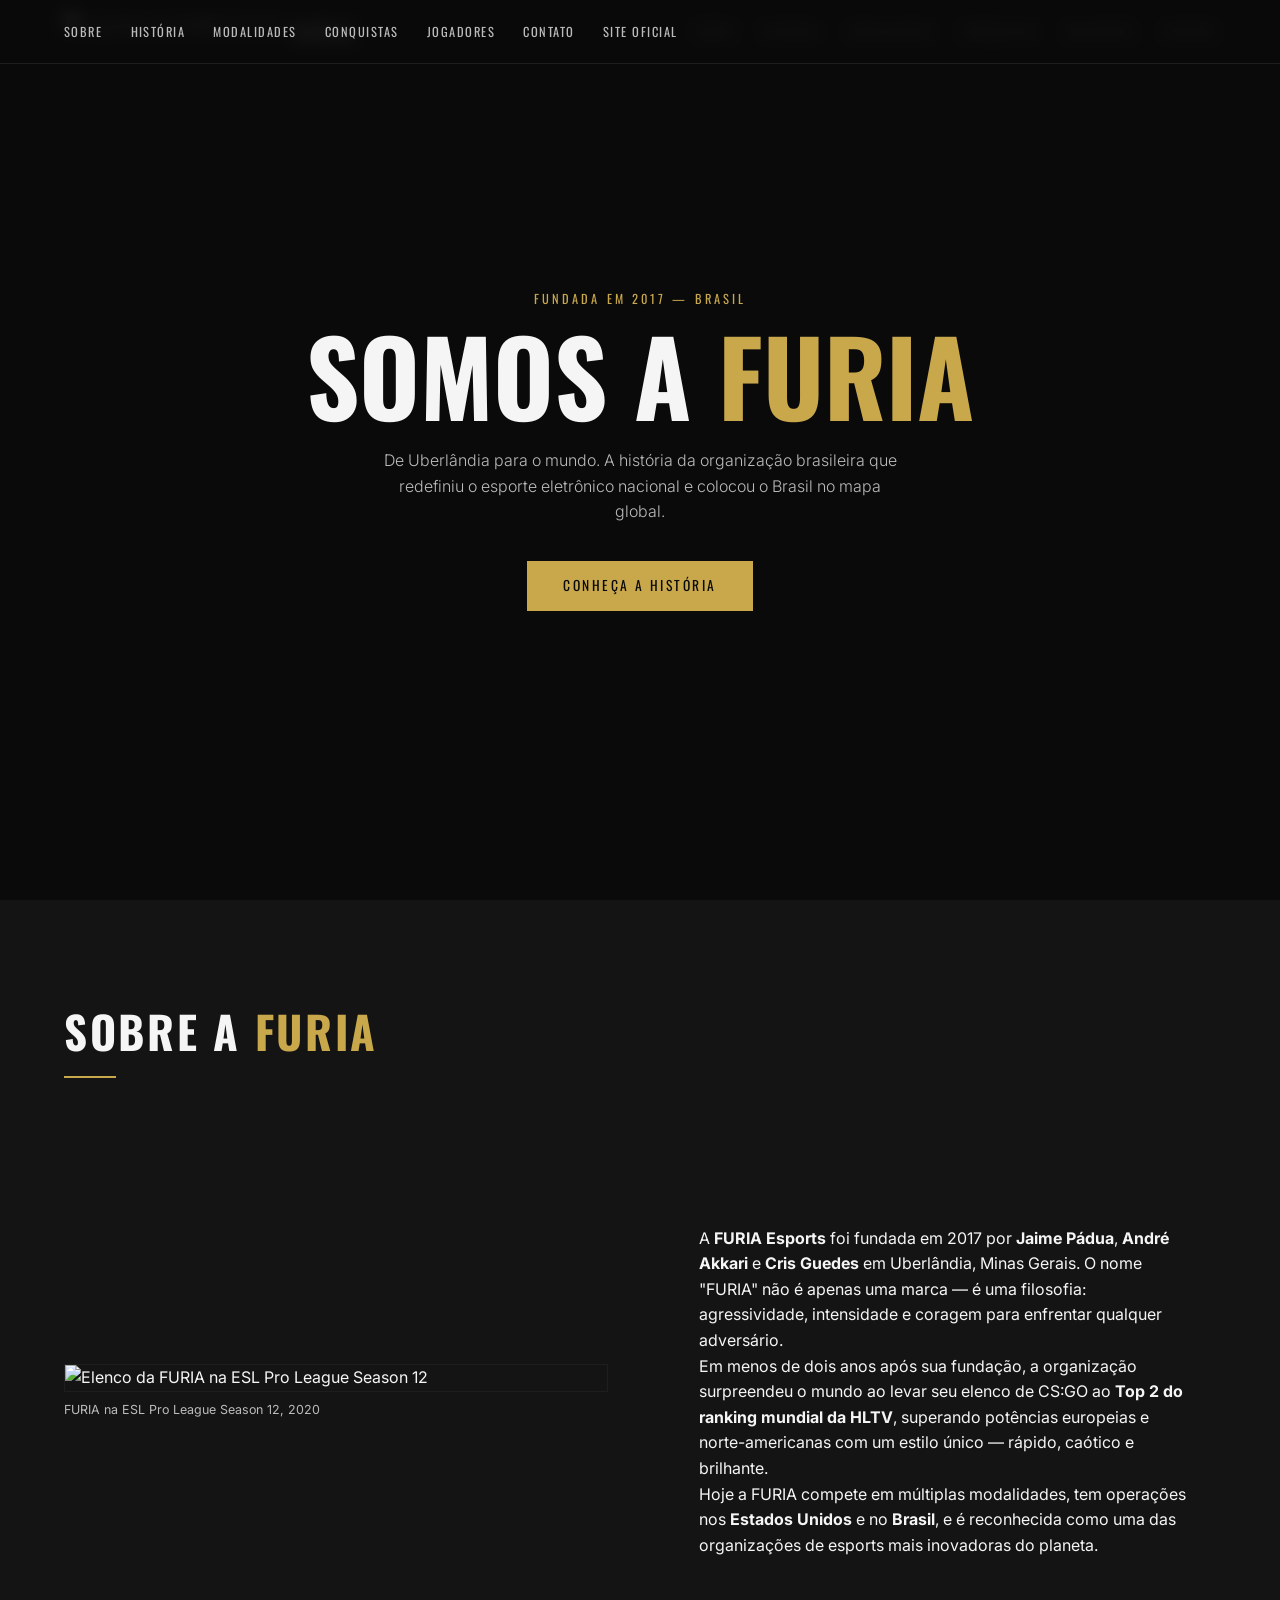
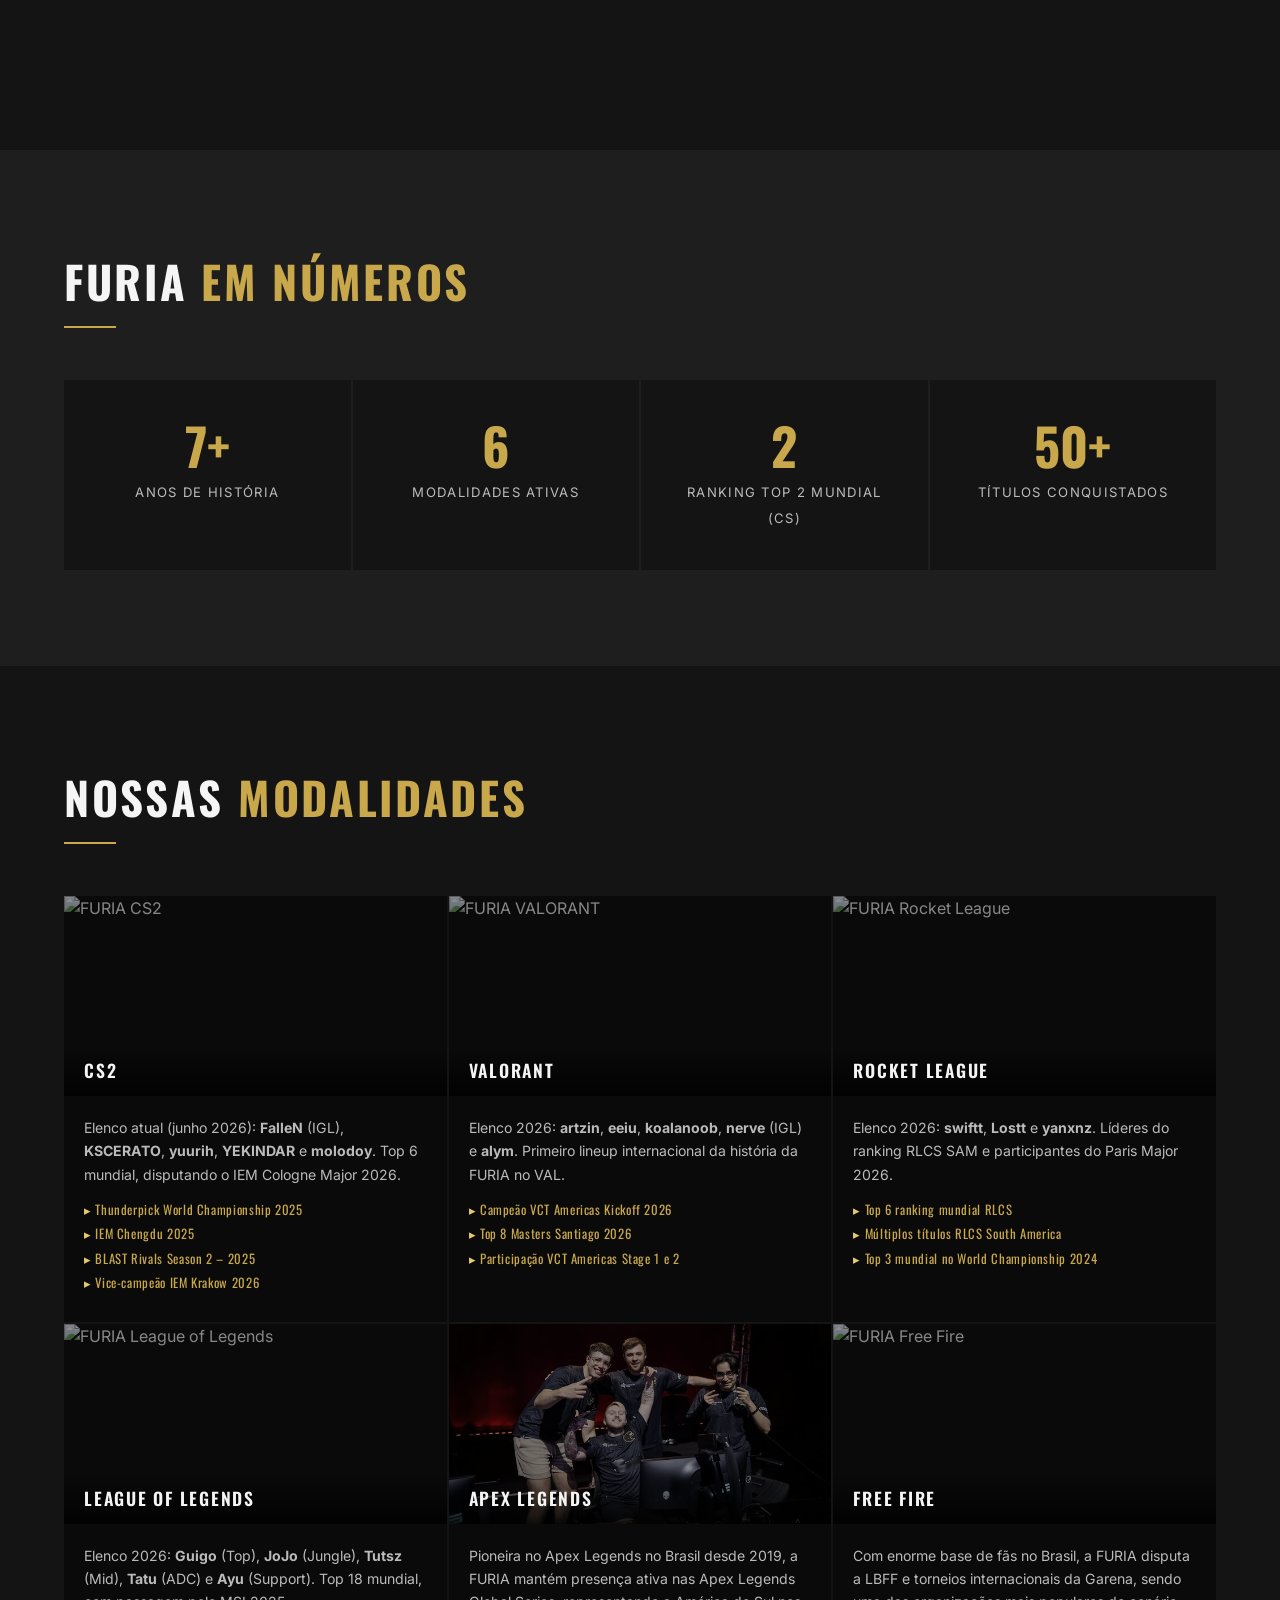
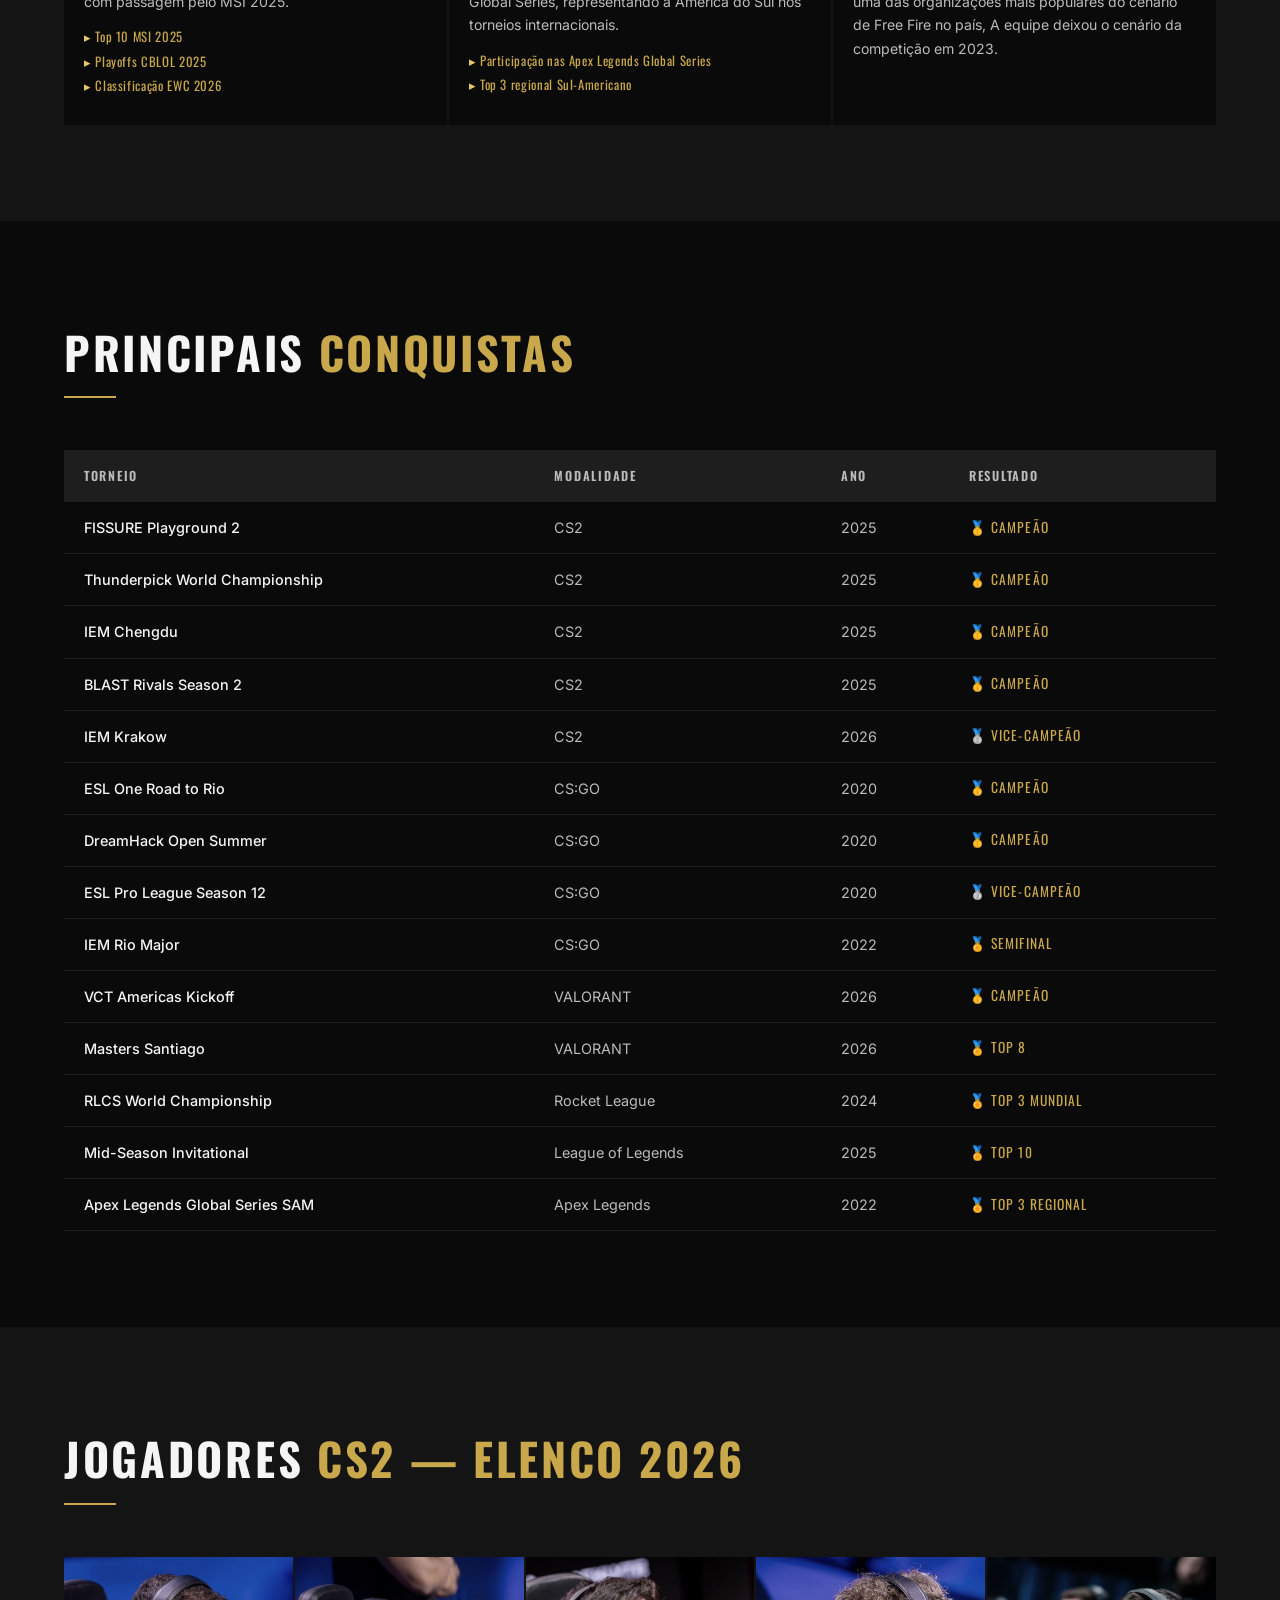
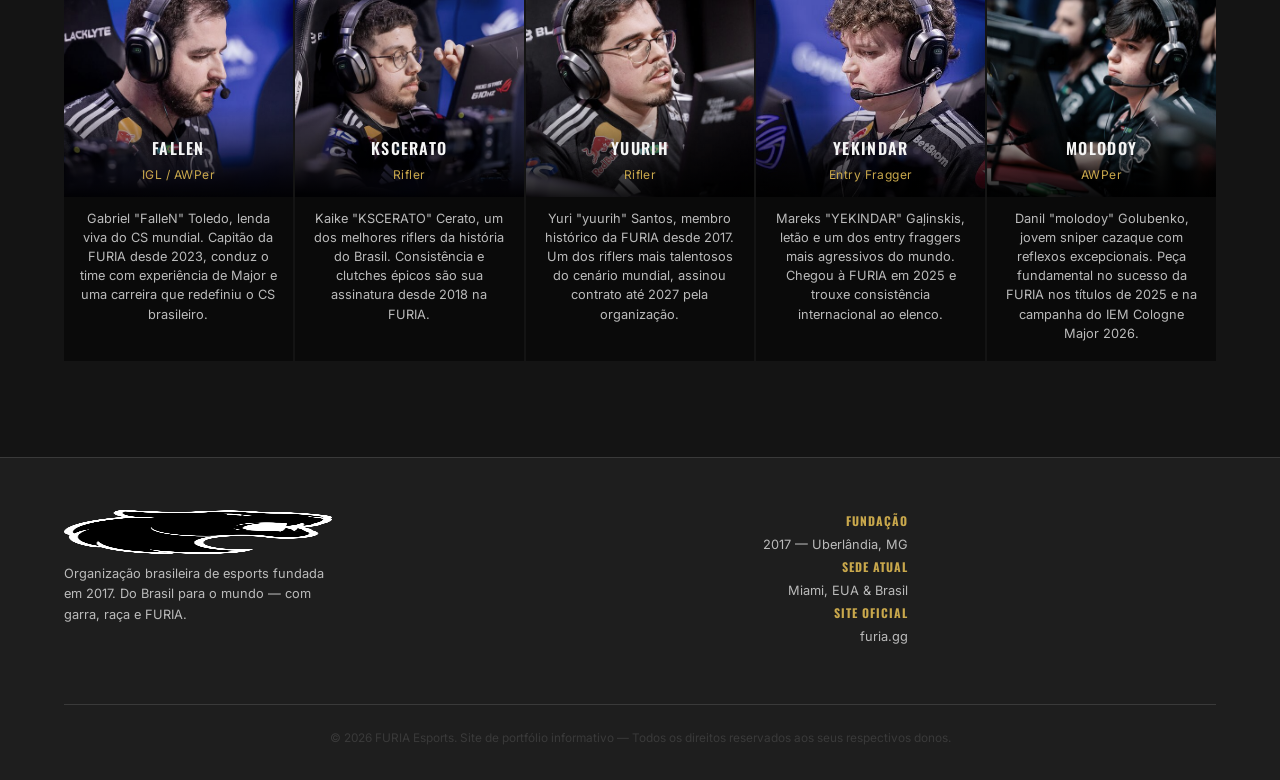
==== commit 8fd9243c: "Update links to use uppercase 'PAGINAS'" ====
--- a/index.html
+++ b/index.html
@@ -23,7 +23,7 @@
             <li><a href="#modalidades">Modalidades</a></li>
             <li><a href="#conquistas">Conquistas</a></li>
             <li><a href="#jogadores">Jogadores</a></li>
-            <li><a href="paginas/contato.html">Contato</a></li>
+            <li><a href="PAGINAS/contato.html">Contato</a></li>
         </ul>
     </nav>
 
@@ -398,7 +398,7 @@
 
     <footer>
         <figure>
-            <img src="IMAGENS/FURIA_LOGO" width="312px" height="312px" alt="Logotipo FURIA Esports">
+            <img src="IMAGENS/FURIA_LOGO.png" width="312px" height="312px" alt="Logotipo FURIA Esports">
             <figcaption>Organização brasileira de esports fundada em 2017. Do Brasil para o mundo — com garra, raça e FURIA.</figcaption>
         </figure>
         <nav>
@@ -408,7 +408,7 @@
                 <li><a href="#modalidades">Modalidades</a></li>
                 <li><a href="#conquistas">Conquistas</a></li>
                 <li><a href="#jogadores">Jogadores</a></li>
-                <li><a href="paginas/contato.html">Contato</a></li>
+                <li><a href="PAGINAS/contato.html">Contato</a></li>
                 <li><a href="https://furia.gg" target="_blank">Site Oficial</a></li>
             </ul>
         </nav>
